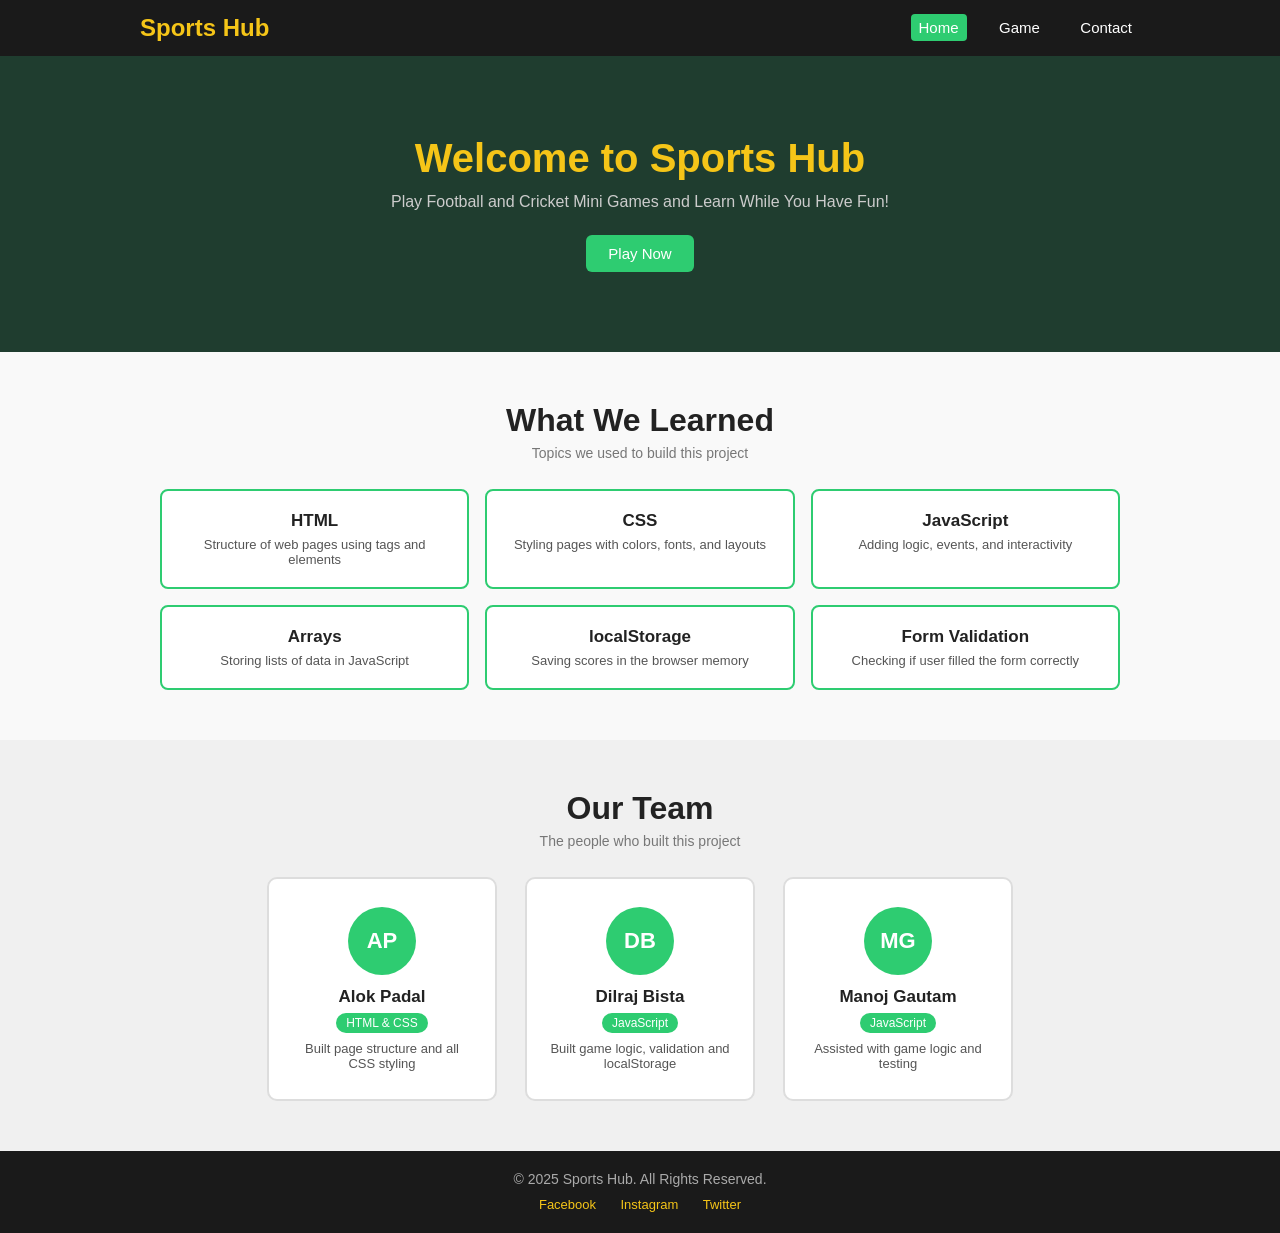
==== index.html @ 1c3be667 "css path fixed to html files" ====
<!DOCTYPE html>
<html lang="en">
<head>
  <meta charset="UTF-8" />
  <meta name="viewport" content="width=device-width, initial-scale=1.0"/>
  <title>Sports Hub</title>
  <link rel="stylesheet" href="./CSS/style.css">
</head>
<body>

  
  <header>
    <div class="navbar">
      <h1 class="logo">Sports Hub</h1>
      <nav>
        <a href="index.html" class="active">Home</a>
        <a href="game.html">Game</a>
        <a href="contact.html">Contact</a>
      </nav>
    </div>
  </header>


  <section class="hero">
    <h2>Welcome to Sports Hub</h2>
    <p>Play Football and Cricket Mini Games and Learn While You Have Fun!</p>
    <a href="game.html" class="btn">Play Now</a>
  </section>

  <section class="topics">
    <h2>What We Learned</h2>
    <p class="subtitle">Topics we used to build this project</p>
    <div class="topics-grid">
      <div class="topic-card">
        <h3>HTML</h3>
        <p>Structure of web pages using tags and elements</p>
      </div>
      <div class="topic-card">
        <h3>CSS</h3>
        <p>Styling pages with colors, fonts, and layouts</p>
      </div>
      <div class="topic-card">
        <h3>JavaScript</h3>
        <p>Adding logic, events, and interactivity</p>
      </div>
      <div class="topic-card">
        <h3>Arrays</h3>
        <p>Storing lists of data in JavaScript</p>
      </div>
      <div class="topic-card">
        <h3>localStorage</h3>
        <p>Saving scores in the browser memory</p>
      </div>
      <div class="topic-card">
        <h3>Form Validation</h3>
        <p>Checking if user filled the form correctly</p>
      </div>
    </div>
  </section>

  <section class="team">
    <h2>Our Team</h2>
    <p class="subtitle">The people who built this project</p>
    <div class="team-grid">

      <div class="member-card">
        <div class="avatar">AP</div>
        <h3>Alok Padal</h3>
        <span class="role">HTML &amp; CSS</span>
        <p>Built page structure and all CSS styling</p>
      </div>

      <div class="member-card">
        <div class="avatar">DB</div>
        <h3>Dilraj Bista</h3>
        <span class="role">JavaScript</span>
        <p>Built game logic, validation and localStorage</p>
      </div>

      <div class="member-card">
        <div class="avatar">MG</div>
        <h3>Manoj Gautam</h3>
        <span class="role">JavaScript</span>
        <p>Assisted with game logic and testing</p>
      </div>

    </div>
  </section>

    </div>
  </section>

  <footer>
    <p>© 2025 Sports Hub. All Rights Reserved.</p>
    <div class="footer-links">
      <a href="https://www.facebook.com" target="_blank">Facebook</a>
      <a href="https://www.instagram.com" target="_blank">Instagram</a>
      <a href="https://www.twitter.com" target="_blank">Twitter</a>
    </div>
  </footer>

</body>
</html>
---- CSS/style.css ----
* {
  margin: 0;
  padding: 0;
  box-sizing: border-box;
}

body {
  font-family: Arial, sans-serif;
  background-color: #f9f9f9;
  color: #222;
}

header {
  background-color: #1a1a1a;
  padding: 14px 30px;
}

.navbar {
  display: flex;
  justify-content: space-between;
  align-items: center;
  max-width: 1000px;
  margin: auto;
}

.logo {
  color: #f5c518;
  font-size: 24px;
  font-weight: bold;
}

nav a {
  color: white;
  text-decoration: none;
  margin-left: 20px;
  font-size: 15px;
  padding: 5px 8px;
  border-radius: 4px;
}

nav a:hover, nav a.active {
  background-color: #2ecc71;
}

.hero {
  background-color: #1f3d2f;
  color: white;
  text-align: center;
  padding: 80px 20px;
}

.hero h2 {
  font-size: 40px;
  color: #f5c518;
  margin-bottom: 12px;
}

.hero p {
  font-size: 16px;
  color: #ccc;
  margin-bottom: 24px;
}

.btn {
  background-color: #2ecc71;
  color: white;
  border: none;
  padding: 10px 22px;
  border-radius: 6px;
  font-size: 15px;
  cursor: pointer;
  text-decoration: none;
  display: inline-block;
}

.btn:hover {
  background-color: #27ae60;
}

.btn-gray {
  background-color: #555;
  margin-top: 12px;
}

.btn-gray:hover {
  background-color: #333;
}

.btn-full {
  width: 100%;
  padding: 12px;
  font-size: 16px;
}

.topics {
  max-width: 1000px;
  margin: 50px auto;
  padding: 0 20px;
  text-align: center;
}

.topics h2, .team h2 {
  font-size: 32px;
  margin-bottom: 6px;
}

.subtitle {
  color: #777;
  margin-bottom: 28px;
  font-size: 14px;
}

.topics-grid {
  display: grid;
  grid-template-columns: repeat(3, 1fr);
  gap: 16px;
}

.topic-card {
  background-color: white;
  border: 2px solid #2ecc71;
  border-radius: 8px;
  padding: 20px 14px;
}

.topic-card:hover {
  background-color: #eafaf1;
}

.topic-card h3 {
  font-size: 17px;
  margin-bottom: 6px;
}

.topic-card p {
  font-size: 13px;
  color: #555;
}

.team {
  background-color: #f0f0f0;
  padding: 50px 20px;
  text-align: center;
}

.team-grid {
  display: flex;
  justify-content: center;
  gap: 28px;
  flex-wrap: wrap;
  margin-top: 28px;
}

.member-card {
  background-color: white;
  border: 2px solid #ddd;
  border-radius: 10px;
  padding: 28px 22px;
  width: 230px;
  text-align: center;
}

.member-card:hover {
  border-color: #2ecc71;
}

.avatar {
  width: 68px;
  height: 68px;
  border-radius: 50%;
  background-color: #2ecc71;
  color: white;
  font-size: 22px;
  font-weight: bold;
  display: flex;
  align-items: center;
  justify-content: center;
  margin: 0 auto 12px;
}

.member-card h3 {
  font-size: 17px;
  margin-bottom: 6px;
}

.role {
  background-color: #2ecc71;
  color: white;
  padding: 3px 10px;
  border-radius: 12px;
  font-size: 12px;
  display: inline-block;
  margin-bottom: 8px;
}

.member-card p {
  font-size: 13px;
  color: #555;
}

footer {
  background-color: #1a1a1a;
  color: #aaa;
  text-align: center;
  padding: 20px;
}

footer p {
  margin-bottom: 8px;
  font-size: 14px;
}

.footer-links a {
  color: #f5c518;
  text-decoration: none;
  margin: 0 10px;
  font-size: 13px;
}

.footer-links a:hover {
  color: white;
}

.page-top {
  background-color: #1f3d2f;
  color: white;
  text-align: center;
  padding: 40px 20px;
}

.page-top h2 {
  font-size: 32px;
  color: #f5c518;
  margin-bottom: 8px;
}

.page-top p {
  font-size: 14px;
  color: #ccc;
}

.game-box {
  max-width: 660px;
  margin: 36px auto;
  padding: 28px 22px;
  background-color: white;
  border: 2px solid #ddd;
  border-radius: 10px;
}

.game-box h3 {
  font-size: 22px;
  margin-bottom: 6px;
}

.game-box > p {
  font-size: 14px;
  color: #555;
  margin-bottom: 18px;
}

.score-area {
  display: flex;
  justify-content: center;
  gap: 50px;
  background-color: #f0f0f0;
  padding: 14px;
  border-radius: 8px;
  margin-bottom: 20px;
  text-align: center;
}

.score-label {
  display: block;
  font-size: 12px;
  color: #888;
  font-weight: bold;
  margin-bottom: 4px;
}

.score-num {
  display: block;
  font-size: 36px;
  font-weight: bold;
  color: #2ecc71;
  transition: transform 0.2s;
}

.score-num.bump {
  transform: scale(1.4);
}

.goal-net {
  display: flex;
  border: 3px solid #333;
  border-radius: 4px;
  height: 78px;
  background-color: #e8f5e9;
  overflow: hidden;
}

.net-cell {
  flex: 1;
  display: flex;
  align-items: center;
  justify-content: center;
  font-size: 13px;
  font-weight: bold;
  color: #aaa;
  border-right: 2px dashed #ccc;
}

.net-cell:last-child {
  border-right: none;
}

.net-cell.goal-flash {
  background-color: #f5c518;
  color: #111;
}

.net-cell.save-flash {
  background-color: #ffcccc;
  color: #c0392b;
}

.gk-row {
  display: flex;
  justify-content: center;
  margin: 10px 0 16px;
}

.gk {
  width: 46px;
  height: 46px;
  border-radius: 50%;
  background-color: #2ecc71;
  color: white;
  font-size: 13px;
  font-weight: bold;
  display: flex;
  align-items: center;
  justify-content: center;
  transition: transform 0.4s ease;
}

.btn-row {
  display: flex;
  justify-content: center;
  gap: 12px;
  margin: 10px 0 14px;
}

.num-btn-row {
  display: flex;
  justify-content: center;
  gap: 10px;
  margin: 12px 0;
  flex-wrap: wrap;
}

.circle-btn {
  width: 50px;
  height: 50px;
  border-radius: 50%;
  padding: 0;
  font-size: 18px;
  font-weight: bold;
}

.result-box {
  min-height: 42px;
  padding: 10px 12px;
  border-radius: 6px;
  font-size: 15px;
  font-weight: bold;
  margin: 10px 0;
  text-align: center;
}

.result-box.goal, .result-box.run {
  background-color: #d5f5e3;
  color: #1e8449;
}

.result-box.miss, .result-box.out {
  background-color: #fde8e8;
  color: #c0392b;
}

.history-box {
  background-color: #f9f9f9;
  border: 1px solid #ddd;
  border-radius: 6px;
  padding: 12px 14px;
  margin: 14px 0;
}

.history-box h4 {
  font-size: 13px;
  color: #555;
  margin-bottom: 8px;
}

.history-box ul {
  list-style: none;
  display: flex;
  flex-wrap: wrap;
  gap: 6px;
}

.history-box ul li {
  background-color: white;
  border: 1px solid #ccc;
  border-radius: 4px;
  padding: 3px 10px;
  font-size: 12px;
  color: #333;
}

.vs-box {
  display: flex;
  justify-content: center;
  align-items: center;
  gap: 22px;
  background-color: #f0f0f0;
  padding: 14px;
  border-radius: 8px;
  margin: 14px 0;
  text-align: center;
}

.vs-side p {
  font-size: 12px;
  color: #888;
  margin-bottom: 4px;
}

.big-num {
  font-size: 52px;
  font-weight: bold;
  color: #2ecc71;
  display: block;
}

.vs-text {
  font-size: 20px;
  font-weight: bold;
  color: #bbb;
}

.form-wrapper {
  max-width: 500px;
  margin: 40px auto;
  padding: 28px 22px;
  background-color: white;
  border: 2px solid #ddd;
  border-radius: 10px;
}

.form-group {
  margin-bottom: 16px;
}

.form-group label {
  display: block;
  font-size: 14px;
  font-weight: bold;
  margin-bottom: 5px;
}

.form-group input,
.form-group textarea {
  width: 100%;
  padding: 10px 12px;
  border: 2px solid #ccc;
  border-radius: 6px;
  font-size: 14px;
  font-family: Arial, sans-serif;
  resize: vertical;
}

.form-group input:focus,
.form-group textarea:focus {
  outline: none;
  border-color: #2ecc71;
}

.form-group input.error-border,
.form-group textarea.error-border {
  border-color: #e74c3c;
}

.error-msg {
  display: none;
  color: #e74c3c;
  font-size: 12px;
  margin-top: 4px;
}

.error-msg.show {
  display: block;
}

.form-result {
  margin-top: 14px;
  padding: 12px;
  border-radius: 6px;
  font-weight: bold;
  text-align: center;
  display: none;
  font-size: 14px;
}

.form-result.success {
  background-color: #d5f5e3;
  color: #1e8449;
  display: block;
}

.form-result.error-result {
  background-color: #fde8e8;
  color: #c0392b;
  display: block;
}

@media (max-width: 600px) {
  .topics-grid {
    grid-template-columns: repeat(2, 1fr);
  }
  .hero h2 {
    font-size: 26px;
  }
  .navbar {
    flex-direction: column;
    gap: 10px;
  }
  .score-area {
    gap: 20px;
  }
  .btn-row {
    flex-wrap: wrap;
  }
}
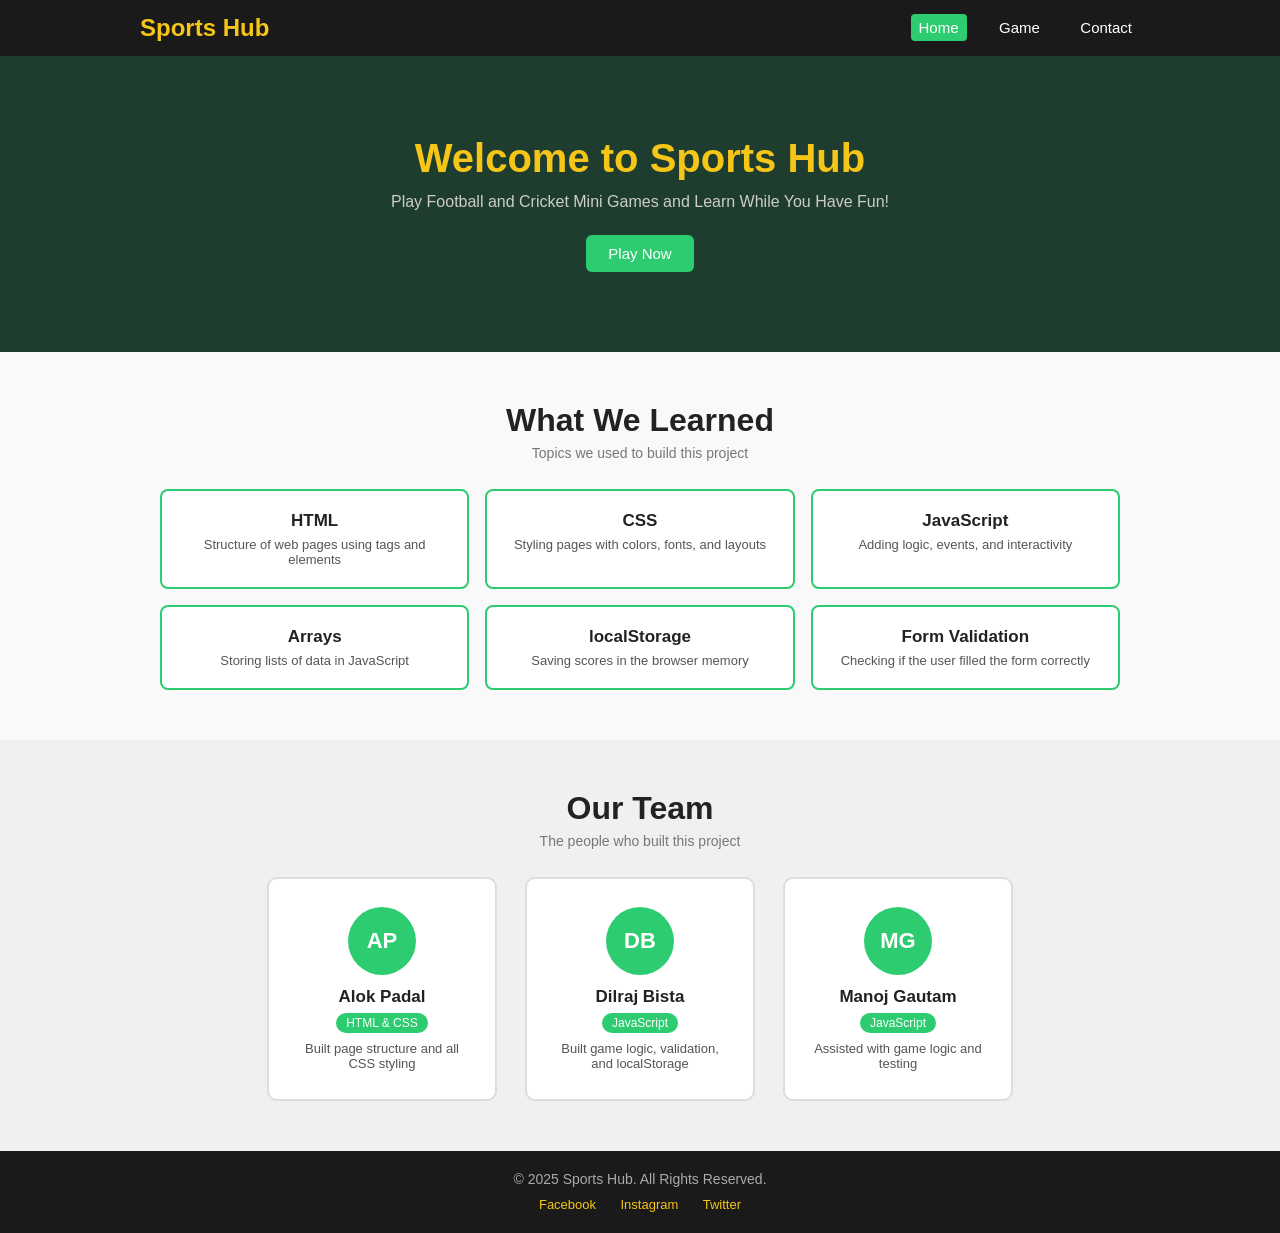
==== commit 5b6f8785: "Fix grammar and punctuation in index.html Corrected grammar and punctuation in various sections." ====
--- a/index.html
+++ b/index.html
@@ -8,7 +8,6 @@
 </head>
 <body>
 
-  
   <header>
     <div class="navbar">
       <h1 class="logo">Sports Hub</h1>
@@ -20,7 +19,6 @@
     </div>
   </header>
 
-
   <section class="hero">
     <h2>Welcome to Sports Hub</h2>
     <p>Play Football and Cricket Mini Games and Learn While You Have Fun!</p>
@@ -30,30 +28,36 @@
   <section class="topics">
     <h2>What We Learned</h2>
     <p class="subtitle">Topics we used to build this project</p>
+
     <div class="topics-grid">
       <div class="topic-card">
         <h3>HTML</h3>
         <p>Structure of web pages using tags and elements</p>
       </div>
+
       <div class="topic-card">
         <h3>CSS</h3>
         <p>Styling pages with colors, fonts, and layouts</p>
       </div>
+
       <div class="topic-card">
         <h3>JavaScript</h3>
         <p>Adding logic, events, and interactivity</p>
       </div>
+
       <div class="topic-card">
         <h3>Arrays</h3>
         <p>Storing lists of data in JavaScript</p>
       </div>
+
       <div class="topic-card">
         <h3>localStorage</h3>
         <p>Saving scores in the browser memory</p>
       </div>
+
       <div class="topic-card">
         <h3>Form Validation</h3>
-        <p>Checking if user filled the form correctly</p>
+        <p>Checking if the user filled the form correctly</p>
       </div>
     </div>
   </section>
@@ -61,12 +65,13 @@
   <section class="team">
     <h2>Our Team</h2>
     <p class="subtitle">The people who built this project</p>
+
     <div class="team-grid">
 
       <div class="member-card">
         <div class="avatar">AP</div>
         <h3>Alok Padal</h3>
-        <span class="role">HTML &amp; CSS</span>
+        <span class="role">HTML & CSS</span>
         <p>Built page structure and all CSS styling</p>
       </div>
 
@@ -74,7 +79,7 @@
         <div class="avatar">DB</div>
         <h3>Dilraj Bista</h3>
         <span class="role">JavaScript</span>
-        <p>Built game logic, validation and localStorage</p>
+        <p>Built game logic, validation, and localStorage</p>
       </div>
 
       <div class="member-card">
@@ -87,17 +92,14 @@
     </div>
   </section>
 
-    </div>
-  </section>
-
   <footer>
     <p>© 2025 Sports Hub. All Rights Reserved.</p>
     <div class="footer-links">
-      <a href="https://www.facebook.com" target="_blank">Facebook</a>
-      <a href="https://www.instagram.com" target="_blank">Instagram</a>
-      <a href="https://www.twitter.com" target="_blank">Twitter</a>
+      <a href="https://www.facebook.com/ICC" target="_blank">Facebook</a>
+      <a href="https://www.instagram.com/efootball" target="_blank">Instagram</a>
+      <a href="https://x.com/fifaworldcup" target="_blank">Twitter</a>
     </div>
   </footer>
 
 </body>
-</html>+</html>
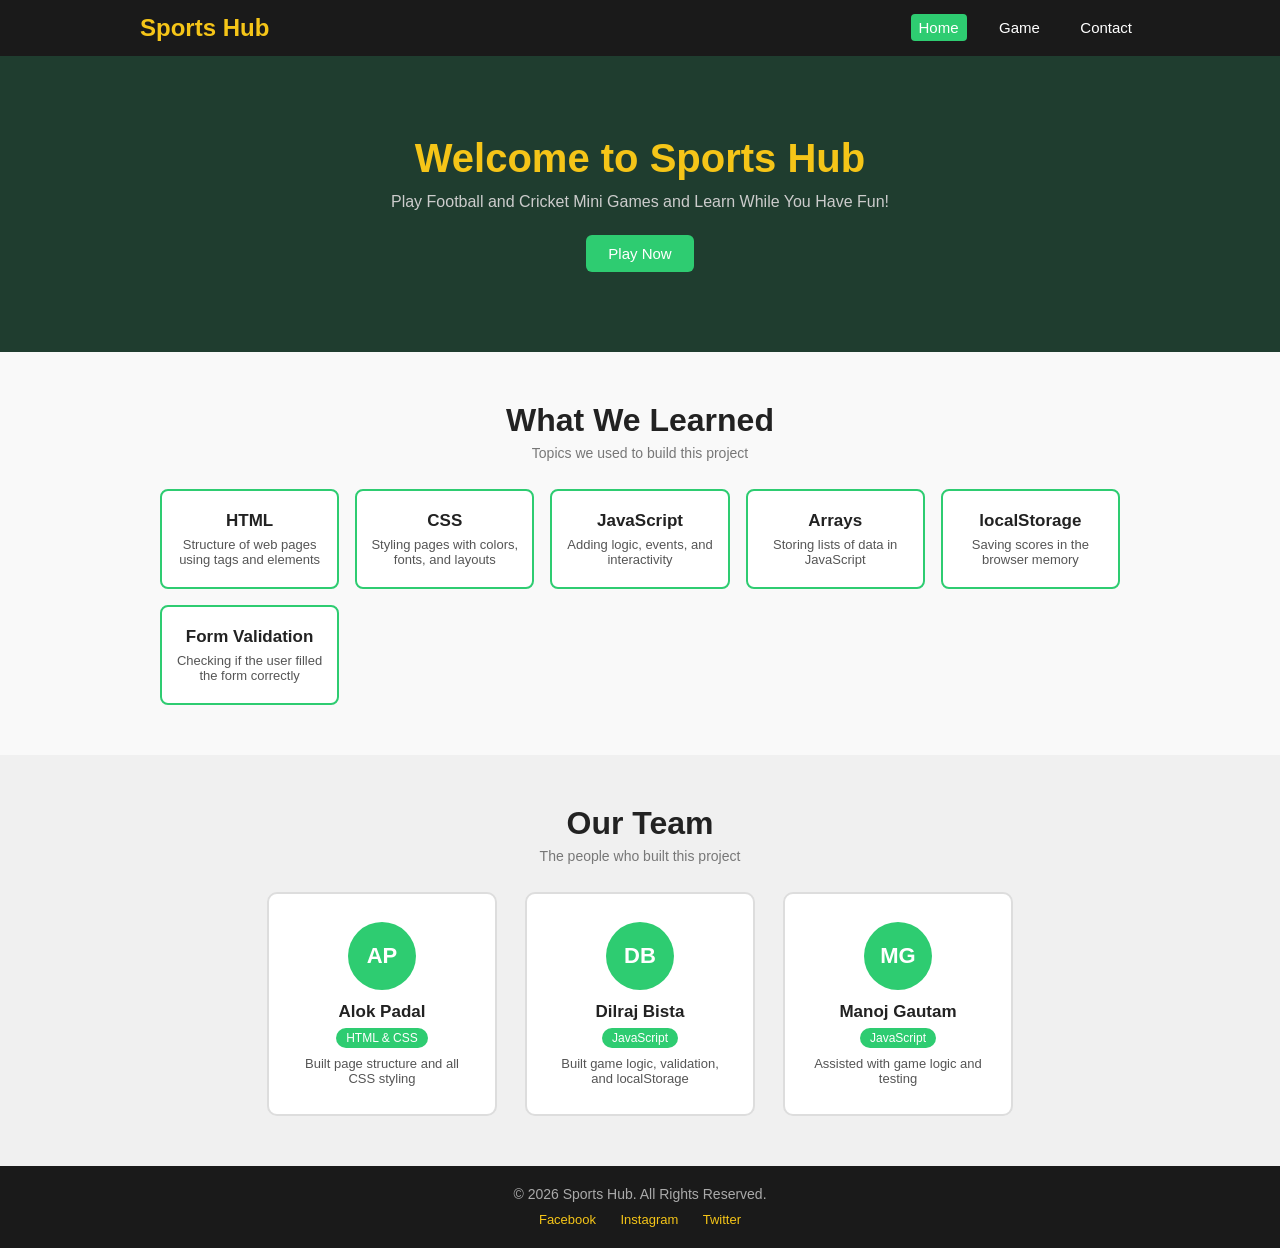
==== commit c6b4cb59: "Update footer copyright year to 2026" ====
--- a/index.html
+++ b/index.html
@@ -93,7 +93,7 @@
   </section>
 
   <footer>
-    <p>© 2025 Sports Hub. All Rights Reserved.</p>
+    <p>© 2026 Sports Hub. All Rights Reserved.</p>
     <div class="footer-links">
       <a href="https://www.facebook.com/ICC" target="_blank">Facebook</a>
       <a href="https://www.instagram.com/efootball" target="_blank">Instagram</a>
--- a/CSS/style.css
+++ b/CSS/style.css
@@ -38,7 +38,8 @@
   border-radius: 4px;
 }
 
-nav a:hover, nav a.active {
+nav a:hover,
+nav a.active {
   background-color: #2ecc71;
 }
 
@@ -71,6 +72,7 @@
   cursor: pointer;
   text-decoration: none;
   display: inline-block;
+  font-family: inherit;
 }
 
 .btn:hover {
@@ -99,7 +101,8 @@
   text-align: center;
 }
 
-.topics h2, .team h2 {
+.topics h2,
+.team h2 {
   font-size: 32px;
   margin-bottom: 6px;
 }
@@ -112,7 +115,7 @@
 
 .topics-grid {
   display: grid;
-  grid-template-columns: repeat(3, 1fr);
+  grid-template-columns: repeat(auto-fit, minmax(160px, 1fr));
   gap: 16px;
 }
 
@@ -378,12 +381,14 @@
   text-align: center;
 }
 
-.result-box.goal, .result-box.run {
+.result-box.goal,
+.result-box.run {
   background-color: #d5f5e3;
   color: #1e8449;
 }
 
-.result-box.miss, .result-box.out {
+.result-box.miss,
+.result-box.out {
   background-color: #fde8e8;
   color: #c0392b;
 }
@@ -508,37 +513,34 @@
   border-radius: 6px;
   font-weight: bold;
   text-align: center;
+  font-size: 14px;
   display: none;
-  font-size: 14px;
-}
-
-.form-result.success {
-  background-color: #d5f5e3;
-  color: #1e8449;
-  display: block;
-}
-
+}
+
+.form-result.success,
 .form-result.error-result {
-  background-color: #fde8e8;
-  color: #c0392b;
   display: block;
 }
 
 @media (max-width: 600px) {
   .topics-grid {
-    grid-template-columns: repeat(2, 1fr);
+    grid-template-columns: repeat(auto-fit, minmax(160px, 1fr));
   }
+
   .hero h2 {
     font-size: 26px;
   }
+
   .navbar {
     flex-direction: column;
     gap: 10px;
   }
+
   .score-area {
     gap: 20px;
   }
+
   .btn-row {
     flex-wrap: wrap;
   }
-}+}
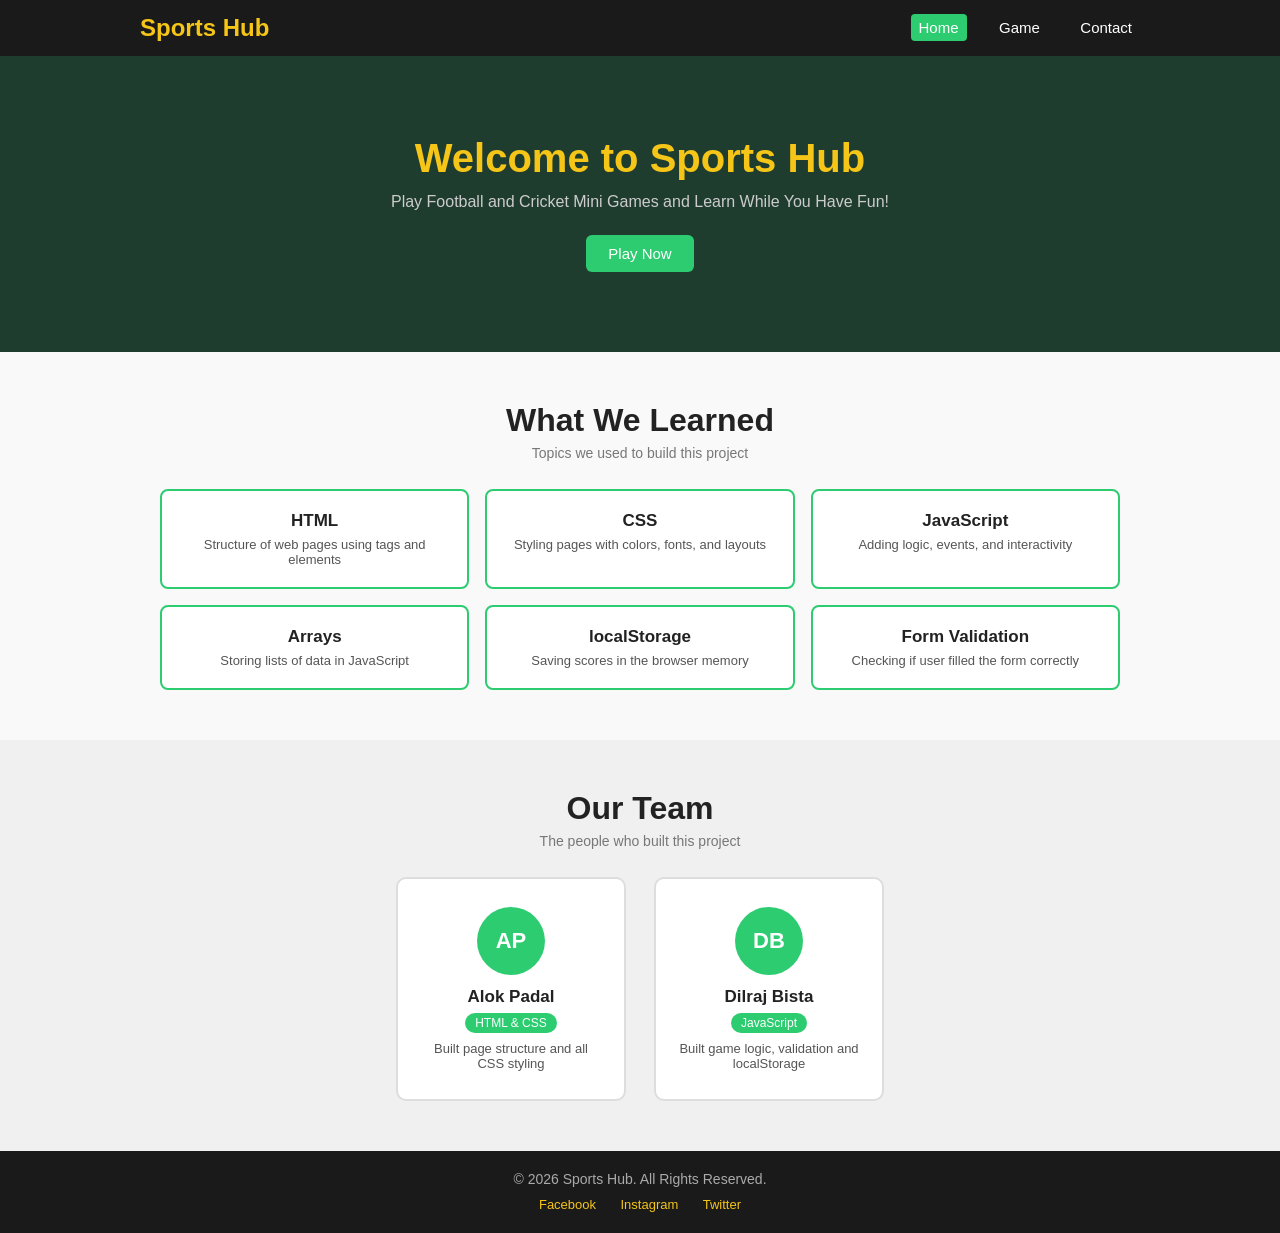
==== commit ff02e9ef: "Fix HTML formatting and update links" ====
--- a/index.html
+++ b/index.html
@@ -4,10 +4,11 @@
   <meta charset="UTF-8" />
   <meta name="viewport" content="width=device-width, initial-scale=1.0"/>
   <title>Sports Hub</title>
-  <link rel="stylesheet" href="./CSS/style.css">
+  <link rel="stylesheet" href="./CSS/style.css" />
 </head>
 <body>
 
+  
   <header>
     <div class="navbar">
       <h1 class="logo">Sports Hub</h1>
@@ -19,6 +20,7 @@
     </div>
   </header>
 
+
   <section class="hero">
     <h2>Welcome to Sports Hub</h2>
     <p>Play Football and Cricket Mini Games and Learn While You Have Fun!</p>
@@ -28,36 +30,30 @@
   <section class="topics">
     <h2>What We Learned</h2>
     <p class="subtitle">Topics we used to build this project</p>
-
     <div class="topics-grid">
       <div class="topic-card">
         <h3>HTML</h3>
         <p>Structure of web pages using tags and elements</p>
       </div>
-
       <div class="topic-card">
         <h3>CSS</h3>
         <p>Styling pages with colors, fonts, and layouts</p>
       </div>
-
       <div class="topic-card">
         <h3>JavaScript</h3>
         <p>Adding logic, events, and interactivity</p>
       </div>
-
       <div class="topic-card">
         <h3>Arrays</h3>
         <p>Storing lists of data in JavaScript</p>
       </div>
-
       <div class="topic-card">
         <h3>localStorage</h3>
         <p>Saving scores in the browser memory</p>
       </div>
-
       <div class="topic-card">
         <h3>Form Validation</h3>
-        <p>Checking if the user filled the form correctly</p>
+        <p>Checking if user filled the form correctly</p>
       </div>
     </div>
   </section>
@@ -65,13 +61,12 @@
   <section class="team">
     <h2>Our Team</h2>
     <p class="subtitle">The people who built this project</p>
-
     <div class="team-grid">
 
       <div class="member-card">
         <div class="avatar">AP</div>
         <h3>Alok Padal</h3>
-        <span class="role">HTML & CSS</span>
+        <span class="role">HTML &amp; CSS</span>
         <p>Built page structure and all CSS styling</p>
       </div>
 
@@ -79,14 +74,7 @@
         <div class="avatar">DB</div>
         <h3>Dilraj Bista</h3>
         <span class="role">JavaScript</span>
-        <p>Built game logic, validation, and localStorage</p>
-      </div>
-
-      <div class="member-card">
-        <div class="avatar">MG</div>
-        <h3>Manoj Gautam</h3>
-        <span class="role">JavaScript</span>
-        <p>Assisted with game logic and testing</p>
+        <p>Built game logic, validation and localStorage</p>
       </div>
 
     </div>
@@ -97,7 +85,7 @@
     <div class="footer-links">
       <a href="https://www.facebook.com/ICC" target="_blank">Facebook</a>
       <a href="https://www.instagram.com/efootball" target="_blank">Instagram</a>
-      <a href="https://x.com/fifaworldcup" target="_blank">Twitter</a>
+      <a href="https://www.twitter.com/fifaworldcup" target="_blank">Twitter</a>
     </div>
   </footer>
 
--- a/CSS/style.css
+++ b/CSS/style.css
@@ -38,8 +38,7 @@
   border-radius: 4px;
 }
 
-nav a:hover,
-nav a.active {
+nav a:hover, nav a.active {
   background-color: #2ecc71;
 }
 
@@ -72,7 +71,6 @@
   cursor: pointer;
   text-decoration: none;
   display: inline-block;
-  font-family: inherit;
 }
 
 .btn:hover {
@@ -101,8 +99,7 @@
   text-align: center;
 }
 
-.topics h2,
-.team h2 {
+.topics h2, .team h2 {
   font-size: 32px;
   margin-bottom: 6px;
 }
@@ -115,7 +112,7 @@
 
 .topics-grid {
   display: grid;
-  grid-template-columns: repeat(auto-fit, minmax(160px, 1fr));
+  grid-template-columns: repeat(3, 1fr);
   gap: 16px;
 }
 
@@ -381,14 +378,12 @@
   text-align: center;
 }
 
-.result-box.goal,
-.result-box.run {
+.result-box.goal, .result-box.run {
   background-color: #d5f5e3;
   color: #1e8449;
 }
 
-.result-box.miss,
-.result-box.out {
+.result-box.miss, .result-box.out {
   background-color: #fde8e8;
   color: #c0392b;
 }
@@ -513,33 +508,36 @@
   border-radius: 6px;
   font-weight: bold;
   text-align: center;
-  font-size: 14px;
   display: none;
-}
-
-.form-result.success,
+  font-size: 14px;
+}
+
+.form-result.success {
+  background-color: #d5f5e3;
+  color: #1e8449;
+  display: block;
+}
+
 .form-result.error-result {
+  background-color: #fde8e8;
+  color: #c0392b;
   display: block;
 }
 
 @media (max-width: 600px) {
   .topics-grid {
-    grid-template-columns: repeat(auto-fit, minmax(160px, 1fr));
+    grid-template-columns: repeat(2, 1fr);
   }
-
   .hero h2 {
     font-size: 26px;
   }
-
   .navbar {
     flex-direction: column;
     gap: 10px;
   }
-
   .score-area {
     gap: 20px;
   }
-
   .btn-row {
     flex-wrap: wrap;
   }
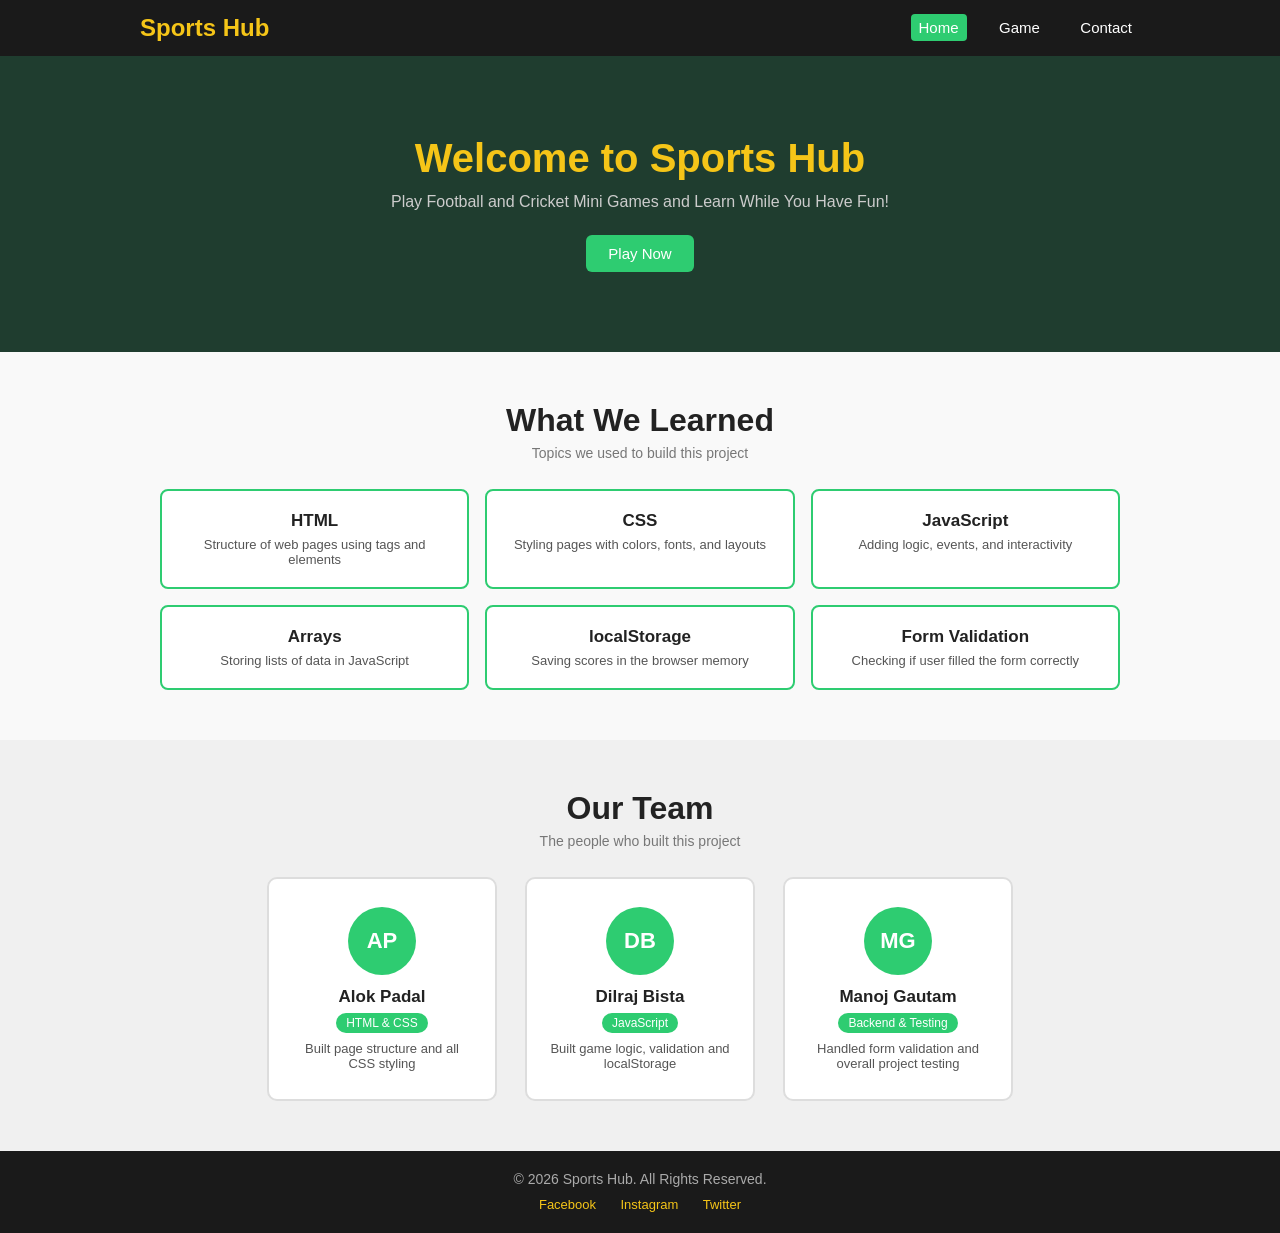
==== commit 20566618: "home page updated" ====
--- a/index.html
+++ b/index.html
@@ -76,6 +76,13 @@
         <span class="role">JavaScript</span>
         <p>Built game logic, validation and localStorage</p>
       </div>
+      
+      <div class="member-card">
+        <div class="avatar">MG</div>
+        <h3>Manoj Gautam</h3>
+        <span class="role">Backend & Testing</span>
+        <p>Handled form validation and overall project testing</p>
+</div>
 
     </div>
   </section>
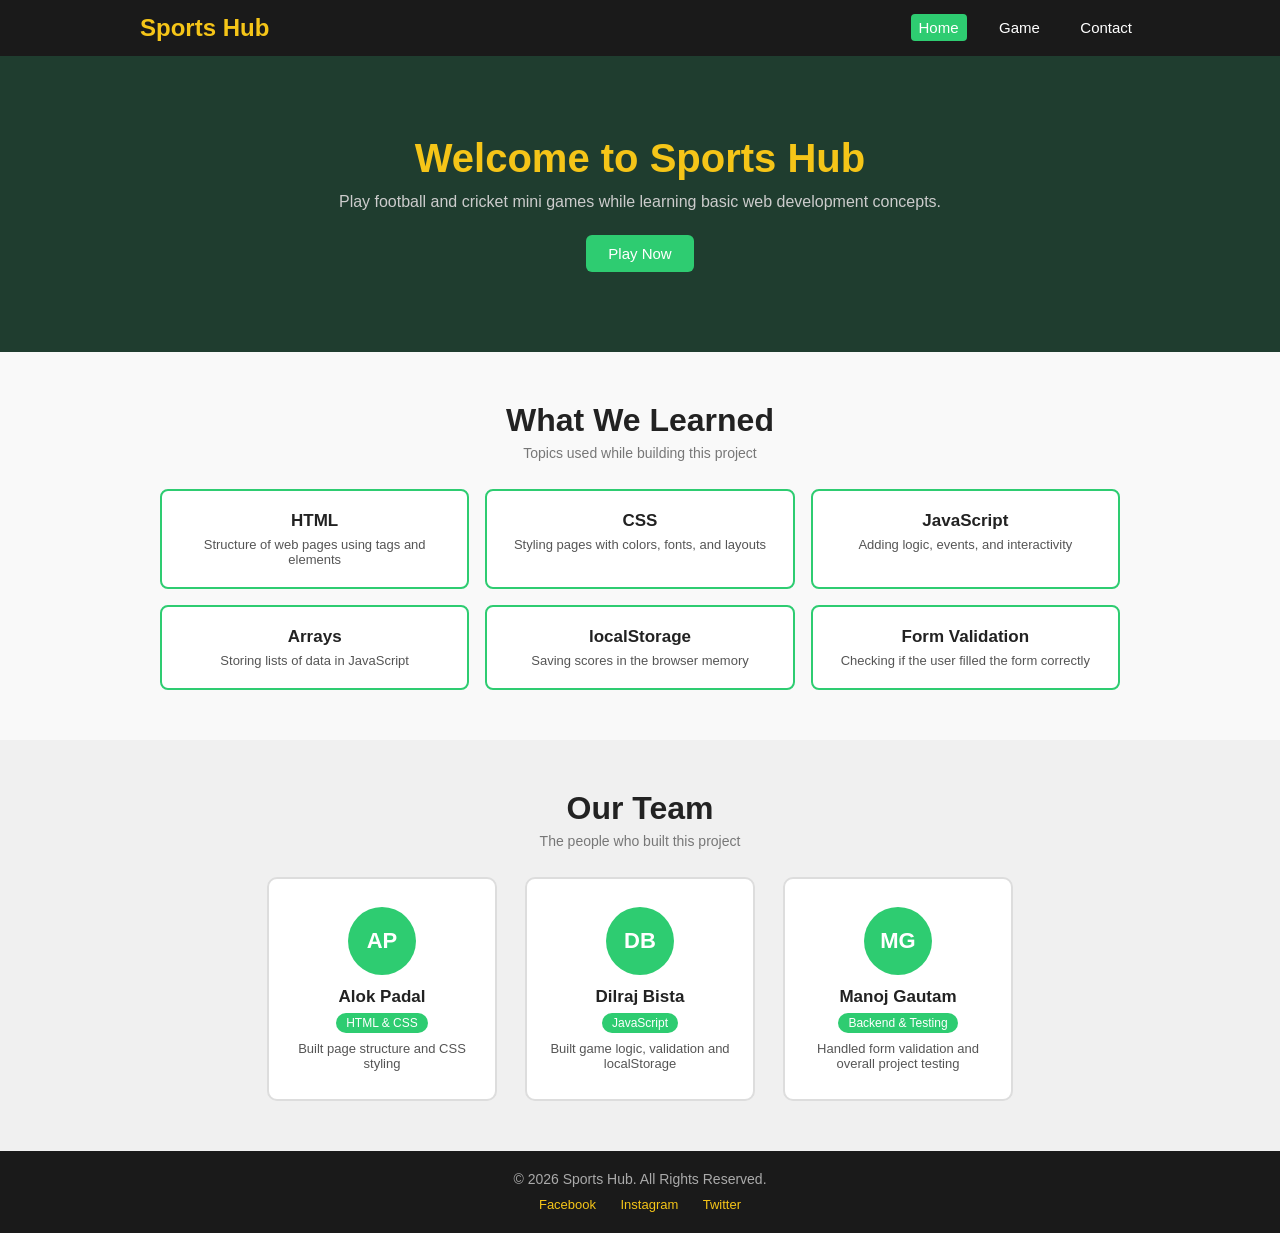
==== commit eeadd526: "Updated" ====
--- a/index.html
+++ b/index.html
@@ -3,12 +3,12 @@
 <head>
   <meta charset="UTF-8" />
   <meta name="viewport" content="width=device-width, initial-scale=1.0"/>
+  <meta name="description" content="Sports Hub is a simple web project where users can play football and cricket mini games while learning web development concepts.">
   <title>Sports Hub</title>
   <link rel="stylesheet" href="./CSS/style.css" />
 </head>
 <body>
 
-  
   <header>
     <div class="navbar">
       <h1 class="logo">Sports Hub</h1>
@@ -20,16 +20,15 @@
     </div>
   </header>
 
-
   <section class="hero">
     <h2>Welcome to Sports Hub</h2>
-    <p>Play Football and Cricket Mini Games and Learn While You Have Fun!</p>
+    <p>Play football and cricket mini games while learning basic web development concepts.</p>
     <a href="game.html" class="btn">Play Now</a>
   </section>
 
   <section class="topics">
     <h2>What We Learned</h2>
-    <p class="subtitle">Topics we used to build this project</p>
+    <p class="subtitle">Topics used while building this project</p>
     <div class="topics-grid">
       <div class="topic-card">
         <h3>HTML</h3>
@@ -53,7 +52,7 @@
       </div>
       <div class="topic-card">
         <h3>Form Validation</h3>
-        <p>Checking if user filled the form correctly</p>
+        <p>Checking if the user filled the form correctly</p>
       </div>
     </div>
   </section>
@@ -66,8 +65,8 @@
       <div class="member-card">
         <div class="avatar">AP</div>
         <h3>Alok Padal</h3>
-        <span class="role">HTML &amp; CSS</span>
-        <p>Built page structure and all CSS styling</p>
+        <span class="role">HTML & CSS</span>
+        <p>Built page structure and CSS styling</p>
       </div>
 
       <div class="member-card">
@@ -82,7 +81,7 @@
         <h3>Manoj Gautam</h3>
         <span class="role">Backend & Testing</span>
         <p>Handled form validation and overall project testing</p>
-</div>
+      </div>
 
     </div>
   </section>
@@ -97,4 +96,4 @@
   </footer>
 
 </body>
-</html>
+</html>
